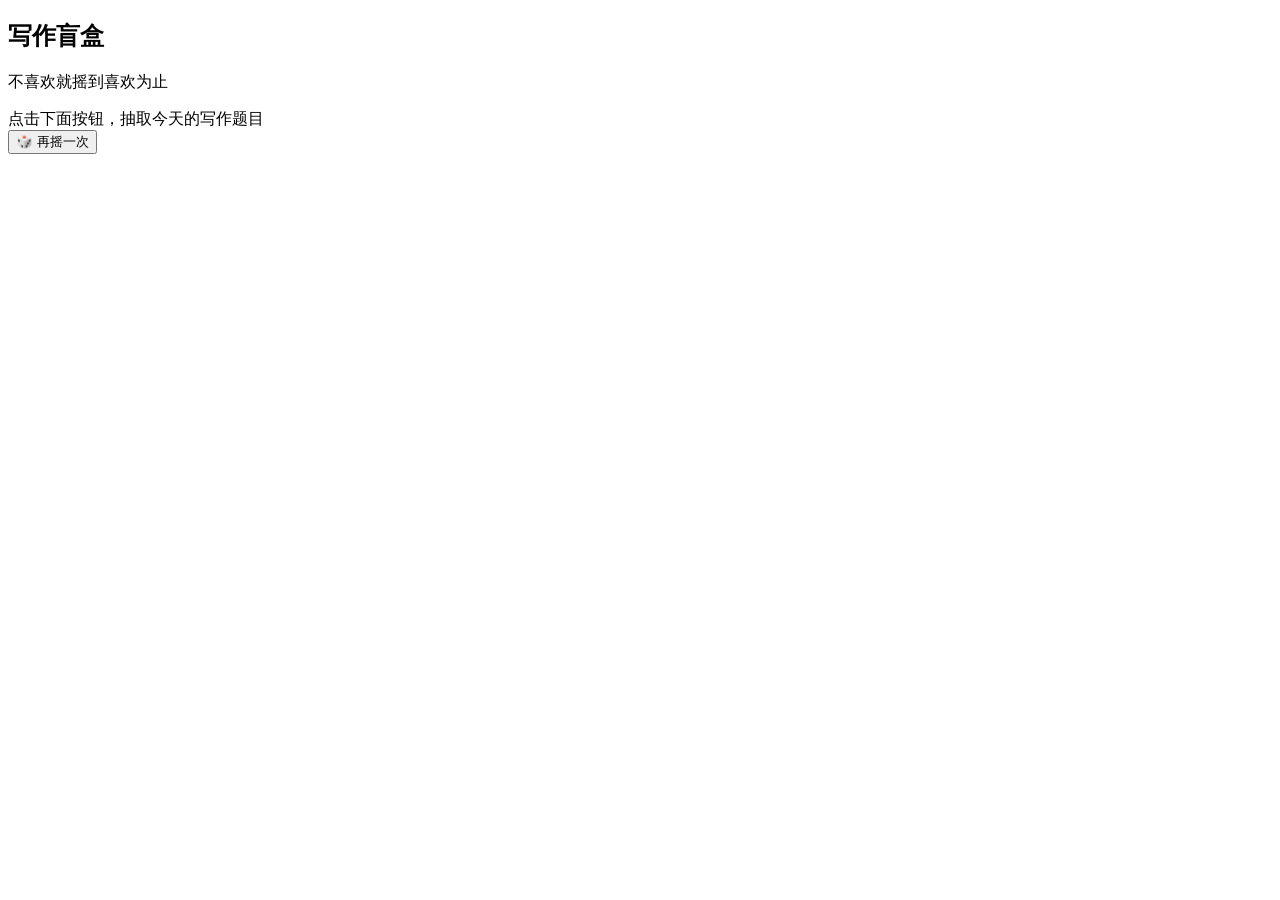
==== index.html @ cd7fce9e "第一版" ====
<!DOCTYPE html>
<html lang="zh-CN">
<head>
  <meta charset="UTF-8">
  <meta name="viewport" content="width=device-width, initial-scale=1.0">
  <title>写作盲盒</title>
  <link rel="stylesheet" href="css/style.css">
</head>
<body>
  <main class="app-shell">
    <section class="card">
      <header class="card-header">
        <h1>写作盲盒</h1>
        <p class="subtitle">不喜欢就摇到喜欢为止</p>
      </header>
      <div id="questionDisplay" class="question-display" aria-live="polite">
        点击下面按钮，抽取今天的写作题目
      </div>
      <button id="rollBtn" class="roll-button" type="button">🎲 再摇一次</button>
    </section>
  </main>

  <script src="js/questions.js"></script>
  <script src="js/blindbox.js"></script>
</body>
</html>
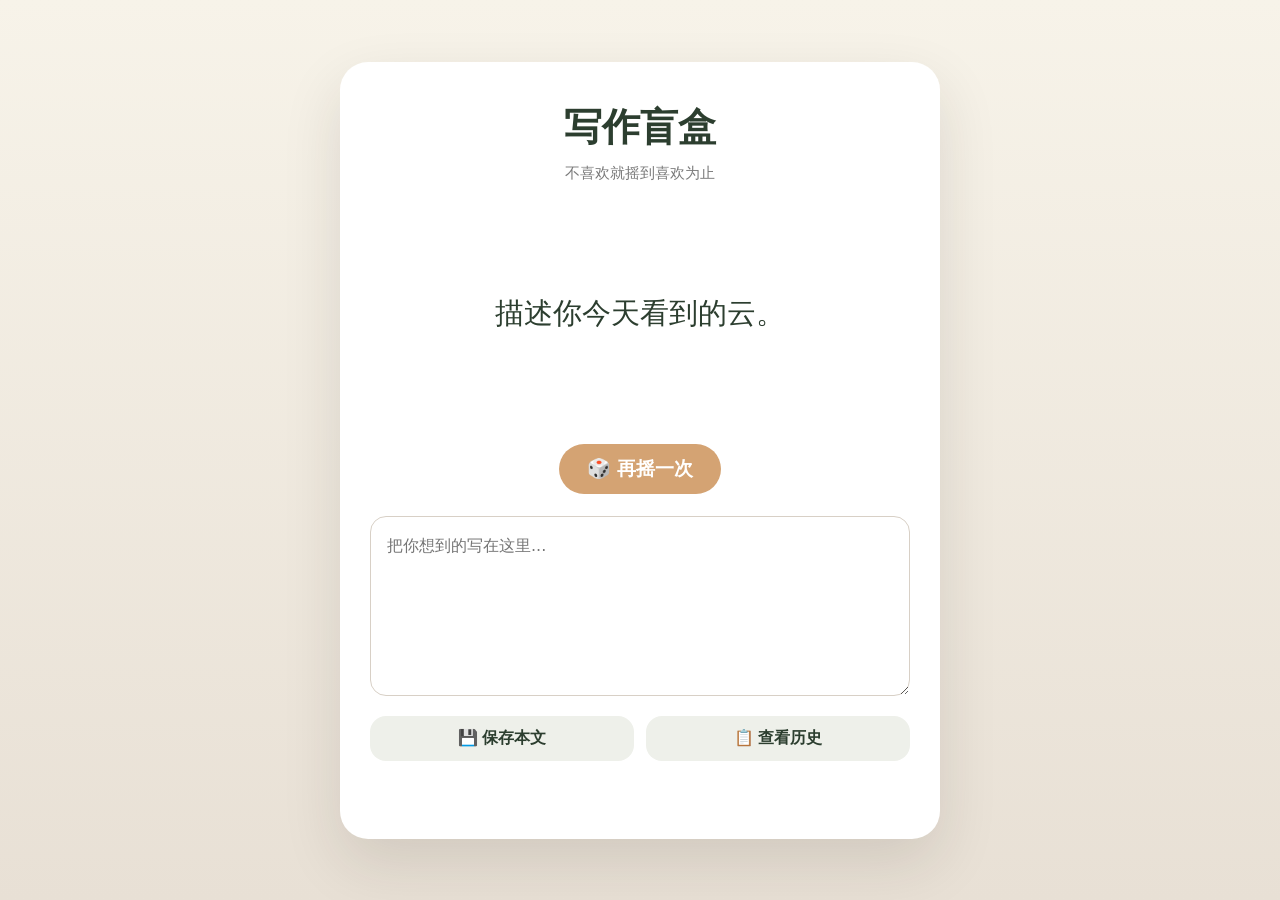
==== commit 0703c162: "v2" ====
--- a/index.html
+++ b/index.html
@@ -17,10 +17,20 @@
         点击下面按钮，抽取今天的写作题目
       </div>
       <button id="rollBtn" class="roll-button" type="button">🎲 再摇一次</button>
+
+      <textarea id="writingArea" class="writing-area" placeholder="把你想到的写在这里..."></textarea>
+
+      <div class="action-row">
+        <button id="saveBtn" class="action-button" type="button">💾 保存本文</button>
+        <button id="historyBtn" class="action-button" type="button" onclick="window.location.href='history.html'">📋 查看历史</button>
+      </div>
+
+      <div id="messageArea" class="message-area" aria-live="polite"></div>
     </section>
   </main>
 
   <script src="js/questions.js"></script>
+  <script src="js/storage.js"></script>
   <script src="js/blindbox.js"></script>
 </body>
-</html>+</html>
--- a/css/style.css
+++ b/css/style.css
@@ -0,0 +1,179 @@
+* {
+  box-sizing: border-box;
+}
+
+html, body {
+  margin: 0;
+  padding: 0;
+  min-height: 100%;
+}
+
+body {
+  min-height: 100vh;
+  display: flex;
+  align-items: center;
+  justify-content: center;
+  font-family: system-ui, -apple-system, BlinkMacSystemFont, "Segoe UI", sans-serif;
+  background: linear-gradient(180deg, #f7f3e9 0%, #e8e0d5 100%);
+  color: #2c3e2f;
+}
+
+.app-shell {
+  width: 100%;
+  display: flex;
+  align-items: center;
+  justify-content: center;
+  padding: 20px;
+}
+
+.card {
+  width: min(90%, 600px);
+  background: #ffffff;
+  border-radius: 28px;
+  padding: 40px 30px;
+  box-shadow: 0 24px 60px rgba(38, 32, 26, 0.12);
+  text-align: center;
+}
+
+.card-header h1 {
+  margin: 0;
+  font-size: 2.4rem;
+}
+
+.subtitle {
+  margin: 10px auto 0;
+  color: #7a7a7a;
+  font-size: 0.96rem;
+}
+
+.question-display {
+  margin: 30px 0;
+  font-size: 1.8rem;
+  line-height: 1.4;
+  min-height: 200px;
+  display: flex;
+  align-items: center;
+  justify-content: center;
+  color: #2c3e2f;
+  padding: 0 10px;
+}
+
+.roll-button {
+  appearance: none;
+  border: none;
+  outline: none;
+  cursor: pointer;
+  background: #d4a373;
+  color: #ffffff;
+  border-radius: 60px;
+  padding: 12px 28px;
+  font-size: 1.2rem;
+  font-weight: 600;
+  transition: transform 180ms ease, background-color 180ms ease, box-shadow 180ms ease;
+}
+
+.roll-button:hover {
+  background: #b87f59;
+  transform: scale(1.02);
+  box-shadow: 0 12px 24px rgba(212, 163, 115, 0.25);
+}
+
+.footer-note {
+  margin-top: 30px;
+  color: #8c8c8c;
+  font-size: 0.92rem;
+}
+
+.writing-area {
+  width: 100%;
+  min-height: 180px;
+  margin-top: 22px;
+  padding: 16px;
+  border: 1px solid #d8d0c6;
+  border-radius: 16px;
+  font: inherit;
+  line-height: 1.6;
+  color: #2c3e2f;
+  resize: vertical;
+  transition: border-color 180ms ease, box-shadow 180ms ease;
+}
+
+.writing-area:focus {
+  border-color: #d4a373;
+  outline: none;
+  box-shadow: 0 0 0 3px rgba(212, 163, 115, 0.18);
+}
+
+.action-buttons,
+.action-row {
+  display: flex;
+  gap: 12px;
+  margin-top: 16px;
+}
+
+.action-button {
+  flex: 1;
+  appearance: none;
+  border: none;
+  cursor: pointer;
+  background: #eef0ea;
+  color: #2c3e2f;
+  border-radius: 16px;
+  padding: 12px 16px;
+  font-size: 1rem;
+  font-weight: 600;
+}
+
+.action-button:hover {
+  background: #e1e5dc;
+}
+
+#messageArea {
+  min-height: 24px;
+  margin-top: 14px;
+  color: #2f855a;
+  font-size: 0.95rem;
+}
+
+.history-list {
+  margin-top: 24px;
+  text-align: left;
+}
+
+.history-item {
+  margin-bottom: 16px;
+  padding: 18px;
+  border-radius: 16px;
+  background: #f8f6f1;
+}
+
+.history-content {
+  white-space: pre-wrap;
+}
+
+.delete-btn {
+  appearance: none;
+  border: none;
+  cursor: pointer;
+  background: #e57373;
+  color: #ffffff;
+  border-radius: 12px;
+  padding: 8px 12px;
+  font-size: 0.9rem;
+  font-weight: 600;
+}
+
+.delete-btn:hover {
+  background: #c94f4f;
+}
+
+@media (max-width: 520px) {
+  .action-buttons,
+  .action-row {
+    flex-wrap: wrap;
+  }
+
+  .action-button {
+    flex: 1 1 100%;
+  }
+}
